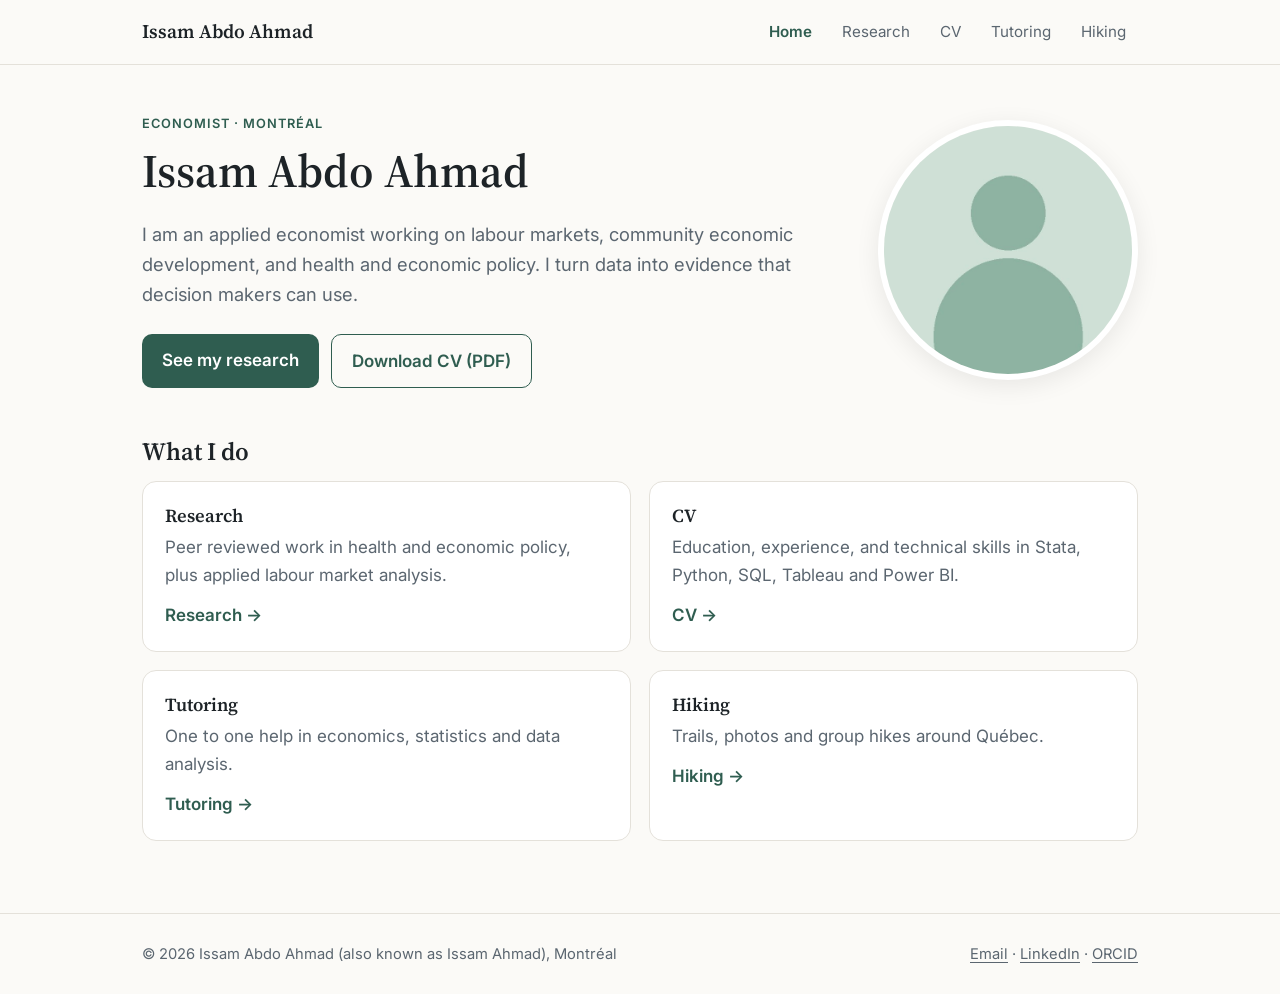
==== index.html @ 17749e35 "Add personal website: home, research, CV, tutoring and hiking pages Co-Authored-By: Claude Opus 5.5 " ====
<!DOCTYPE html>
<html lang="en">
<head>
  <meta charset="utf-8">
  <meta name="viewport" content="width=device-width, initial-scale=1">
  <title>Issam Abdo Ahmad</title>
  <meta name="description" content="Issam Abdo Ahmad, applied economist in Montreal working on labour markets, community economic development, and health and economic policy.">
  <meta property="og:title" content="Issam Abdo Ahmad">
  <meta property="og:description" content="Issam Abdo Ahmad, applied economist in Montreal working on labour markets, community economic development, and health and economic policy.">
  <link rel="preconnect" href="https://fonts.googleapis.com">
  <link rel="preconnect" href="https://fonts.gstatic.com" crossorigin>
  <link href="https://fonts.googleapis.com/css2?family=Inter:wght@400;600&family=Source+Serif+4:wght@600&display=swap" rel="stylesheet">
  <link rel="stylesheet" href="assets/style.css">
  <script src="assets/site.js" defer></script>
</head>
<body>
  <header class="site-header">
    <div class="wrap">
      <a class="brand" href="index.html">Issam Abdo Ahmad</a>
      <button class="menu-btn" aria-expanded="false" aria-controls="nav">Menu</button>
      <ul class="nav" id="nav">
        <li><a href="index.html" aria-current="page">Home</a></li>
        <li><a href="research.html">Research</a></li>
        <li><a href="cv.html">CV</a></li>
        <li><a href="tutoring.html">Tutoring</a></li>
        <li><a href="hiking.html">Hiking</a></li>
      </ul>
    </div>
  </header>

  <main>
    <div class="wrap">
      <section class="hero">
        <div>
          <p class="eyebrow">Economist &middot; Montr&eacute;al</p>
          <h1>Issam Abdo Ahmad</h1>
          <p class="lead">I am an applied economist working on labour markets, community economic development, and health and economic policy. I turn data into evidence that decision makers can use.</p>
          <div class="actions">
            <a class="btn" href="research.html">See my research</a>
            <a class="btn ghost" href="assets/docs/cv.pdf">Download CV (PDF)</a>
          </div>
        </div>
        <img class="portrait" src="assets/img/portrait.jpg" alt="Portrait of Issam Abdo Ahmad">
      </section>

      <h2>What I do</h2>
      <div class="grid two">
        <a class="card" href="research.html">
          <h3>Research</h3>
          <p>Peer reviewed work in health and economic policy, plus applied labour market analysis.</p>
          <span class="more">Research &rarr;</span>
        </a>
        <a class="card" href="cv.html">
          <h3>CV</h3>
          <p>Education, experience, and technical skills in Stata, Python, SQL, Tableau and Power BI.</p>
          <span class="more">CV &rarr;</span>
        </a>
        <a class="card" href="tutoring.html">
          <h3>Tutoring</h3>
          <p>One to one help in economics, statistics and data analysis.</p>
          <span class="more">Tutoring &rarr;</span>
        </a>
        <a class="card" href="hiking.html">
          <h3>Hiking</h3>
          <p>Trails, photos and group hikes around Qu&eacute;bec.</p>
          <span class="more">Hiking &rarr;</span>
        </a>
      </div>

    </div>
  </main>

  <footer class="site-footer">
    <div class="wrap">
      <span>&copy; <span id="year"></span> Issam Abdo Ahmad (also known as Issam Ahmad), Montr&eacute;al</span>
      <span>
        <a href="mailto:EDIT_YOUR_EMAIL@example.com">Email</a> &middot;
        <a href="https://www.linkedin.com/in/EDIT_YOUR_LINKEDIN">LinkedIn</a> &middot;
        <a href="https://orcid.org/EDIT_YOUR_ORCID">ORCID</a>
      </span>
    </div>
  </footer>
</body>
</html>
---- assets/style.css ----
:root {
  --bg: #fbfaf7;
  --surface: #ffffff;
  --ink: #1d2327;
  --muted: #5b6670;
  --line: #e4e1da;
  --accent: #2f5d50;
  --accent-soft: #e6efeb;
  --radius: 14px;
  --max: 1040px;
  --font: "Inter", system-ui, -apple-system, "Segoe UI", Roboto, sans-serif;
  --serif: "Source Serif 4", Georgia, "Times New Roman", serif;
}

* { box-sizing: border-box; }
html { -webkit-text-size-adjust: 100%; }
body {
  margin: 0;
  font-family: var(--font);
  font-size: 17px;
  line-height: 1.65;
  color: var(--ink);
  background: var(--bg);
}
img { max-width: 100%; height: auto; display: block; }
a { color: var(--accent); text-underline-offset: 3px; }
a:hover { text-decoration-thickness: 2px; }

.wrap { max-width: var(--max); margin: 0 auto; padding: 0 22px; }

/* Header and navigation */
.site-header {
  position: sticky; top: 0; z-index: 10;
  background: rgba(251, 250, 247, 0.92);
  backdrop-filter: blur(8px);
  border-bottom: 1px solid var(--line);
}
.site-header .wrap {
  display: flex; align-items: center; justify-content: space-between;
  min-height: 64px;
}
.brand { font-family: var(--serif); font-weight: 600; font-size: 1.2rem; color: var(--ink); text-decoration: none; }
.nav { display: flex; gap: 6px; list-style: none; margin: 0; padding: 0; }
.nav a {
  display: block; padding: 8px 12px; border-radius: 8px;
  color: var(--muted); text-decoration: none; font-size: 0.95rem;
}
.nav a:hover { background: var(--accent-soft); color: var(--accent); }
.nav a[aria-current="page"] { color: var(--accent); font-weight: 600; }
.menu-btn {
  display: none; background: none; border: 1px solid var(--line);
  border-radius: 8px; padding: 8px 12px; font: inherit; color: var(--ink); cursor: pointer;
}

@media (max-width: 760px) {
  .menu-btn { display: block; }
  .nav {
    display: none; position: absolute; top: 64px; left: 0; right: 0;
    flex-direction: column; gap: 0; padding: 8px 14px 16px;
    background: var(--bg); border-bottom: 1px solid var(--line);
  }
  .nav.open { display: flex; }
  .nav a { padding: 14px 10px; font-size: 1.05rem; border-bottom: 1px solid var(--line); border-radius: 0; }
}

/* Sections */
main { padding: 48px 0 72px; }
h1, h2, h3 { font-family: var(--serif); line-height: 1.25; font-weight: 600; }
h1 { font-size: clamp(2rem, 5vw, 2.9rem); margin: 0 0 12px; }
h2 { font-size: 1.55rem; margin: 48px 0 14px; }
h3 { font-size: 1.15rem; margin: 0 0 6px; }
.lead { font-size: 1.15rem; color: var(--muted); max-width: 680px; }
.eyebrow { text-transform: uppercase; letter-spacing: 0.08em; font-size: 0.8rem; color: var(--accent); font-weight: 600; margin: 0 0 8px; }

/* Hero */
.hero { display: grid; grid-template-columns: 1fr 260px; gap: 48px; align-items: center; }
.portrait {
  width: 260px; aspect-ratio: 1; border-radius: 50%; object-fit: cover;
  background: var(--accent-soft); border: 6px solid var(--surface);
  box-shadow: 0 6px 24px rgba(0,0,0,0.08);
}
@media (max-width: 760px) {
  .hero { grid-template-columns: 1fr; gap: 24px; }
  .hero .portrait { width: 160px; order: -1; }
}

/* Buttons */
.actions { display: flex; flex-wrap: wrap; gap: 12px; margin-top: 24px; }
.btn {
  display: inline-block; padding: 12px 20px; border-radius: 10px;
  background: var(--accent); color: #fff; text-decoration: none; font-weight: 600;
}
.btn:hover { background: #244a40; }
.btn.ghost { background: transparent; color: var(--accent); border: 1.5px solid var(--accent); }
.btn.ghost:hover { background: var(--accent-soft); }

/* Cards */
.grid { display: grid; gap: 18px; grid-template-columns: repeat(auto-fit, minmax(260px, 1fr)); }
.card {
  background: var(--surface); border: 1px solid var(--line);
  border-radius: var(--radius); padding: 22px;
}
.card p { margin: 0; color: var(--muted); }
a.card { text-decoration: none; color: inherit; transition: border-color 0.15s, transform 0.15s; }
a.card:hover { border-color: var(--accent); transform: translateY(-2px); }
.card .more { display: inline-block; margin-top: 12px; color: var(--accent); font-weight: 600; }

/* Lists of publications and CV entries */
.pubs { list-style: none; padding: 0; margin: 0; }
.pubs li { padding: 18px 0; border-bottom: 1px solid var(--line); }
.pubs .title { font-weight: 600; }
.pubs .meta { color: var(--muted); font-size: 0.95rem; }
.tags { display: flex; flex-wrap: wrap; gap: 8px; padding: 0; list-style: none; }
.tags li { background: var(--accent-soft); color: var(--accent); padding: 4px 12px; border-radius: 99px; font-size: 0.9rem; }

.timeline { list-style: none; padding: 0; margin: 0; }
.timeline li { display: grid; grid-template-columns: 150px 1fr; gap: 18px; padding: 16px 0; border-bottom: 1px solid var(--line); }
.timeline .when { color: var(--muted); font-size: 0.95rem; }
@media (max-width: 560px) { .timeline li { grid-template-columns: 1fr; gap: 2px; } }

/* Gallery */
.gallery { display: grid; gap: 14px; grid-template-columns: repeat(auto-fill, minmax(240px, 1fr)); }
.gallery figure { margin: 0; background: var(--surface); border: 1px solid var(--line); border-radius: var(--radius); overflow: hidden; }
.gallery img, .gallery .ph { width: 100%; aspect-ratio: 4 / 3; object-fit: cover; }
.gallery .ph { background: linear-gradient(135deg, #cfe0d6, #8fb3a3); }
.gallery figcaption { padding: 12px 16px; font-size: 0.95rem; }
.gallery figcaption span { display: block; color: var(--muted); font-size: 0.88rem; }

.note {
  background: #fff8e6; border: 1px solid #f0dfb0; border-radius: 10px;
  padding: 12px 16px; font-size: 0.92rem; color: #6b5420;
}

/* Footer */
.site-footer { border-top: 1px solid var(--line); padding: 28px 0; color: var(--muted); font-size: 0.92rem; }
.site-footer .wrap { display: flex; flex-wrap: wrap; justify-content: space-between; gap: 12px; }
.site-footer a { color: var(--muted); }

.grid.two { grid-template-columns: repeat(2, 1fr); }
@media (max-width: 640px) { .grid.two { grid-template-columns: 1fr; } }
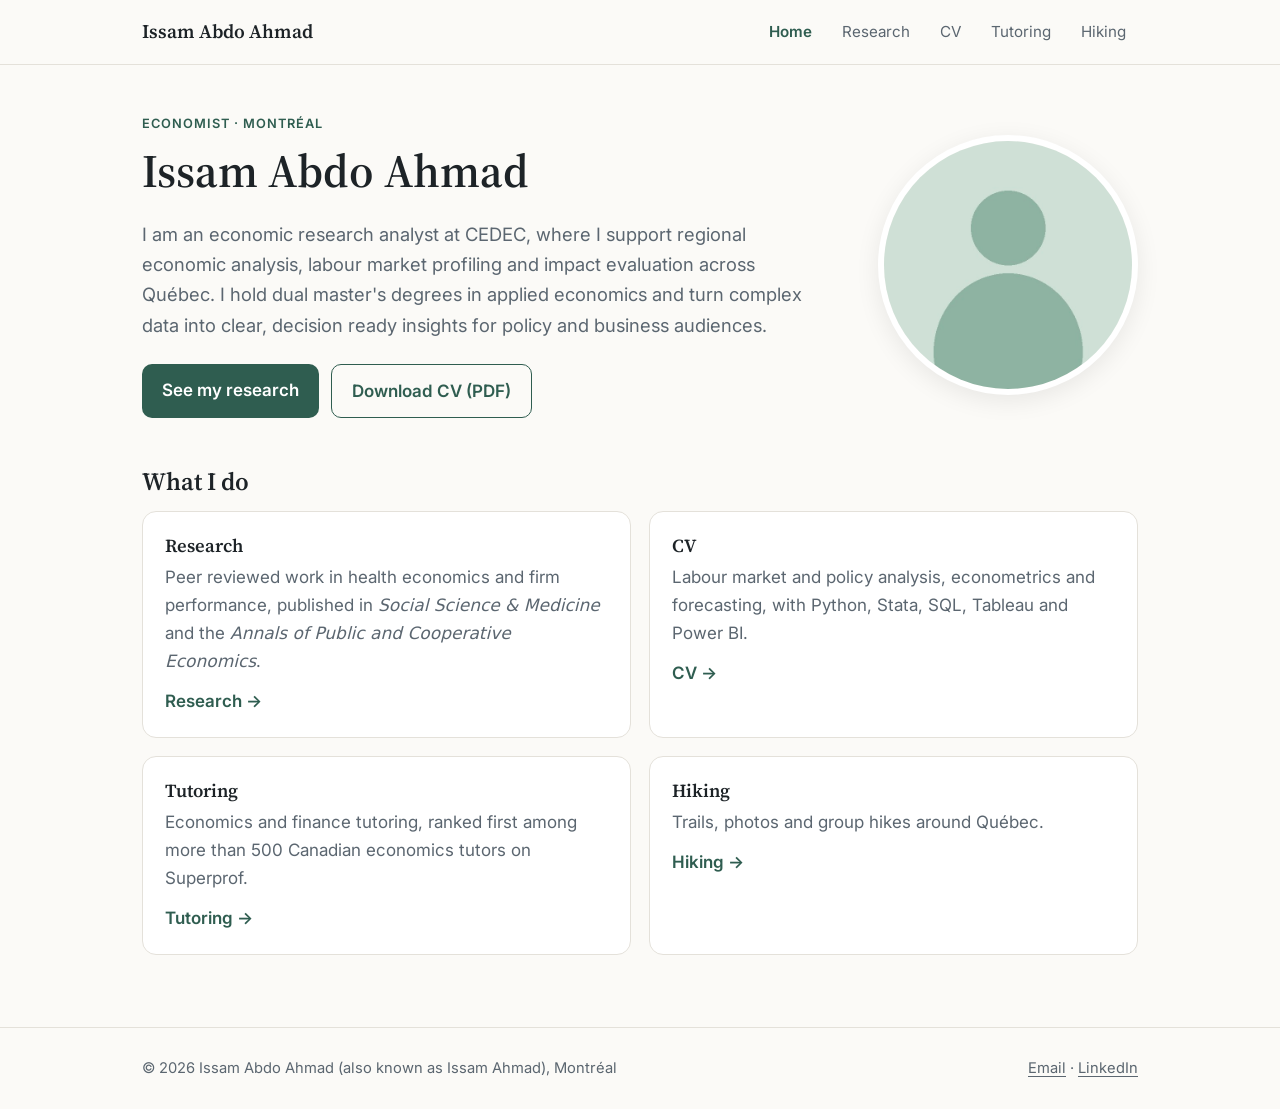
==== commit 2f6bac34: "Fill research, CV, home and tutoring pages from CV; add web CV without phone number Co-Authored-By: " ====
--- a/index.html
+++ b/index.html
@@ -4,9 +4,9 @@
   <meta charset="utf-8">
   <meta name="viewport" content="width=device-width, initial-scale=1">
   <title>Issam Abdo Ahmad</title>
-  <meta name="description" content="Issam Abdo Ahmad, applied economist in Montreal working on labour markets, community economic development, and health and economic policy.">
+  <meta name="description" content="Issam Abdo Ahmad (Issam Ahmad), economist in Montreal working on labour market analysis, policy evaluation and applied econometrics.">
   <meta property="og:title" content="Issam Abdo Ahmad">
-  <meta property="og:description" content="Issam Abdo Ahmad, applied economist in Montreal working on labour markets, community economic development, and health and economic policy.">
+  <meta property="og:description" content="Issam Abdo Ahmad (Issam Ahmad), economist in Montreal working on labour market analysis, policy evaluation and applied econometrics.">
   <link rel="preconnect" href="https://fonts.googleapis.com">
   <link rel="preconnect" href="https://fonts.gstatic.com" crossorigin>
   <link href="https://fonts.googleapis.com/css2?family=Inter:wght@400;600&family=Source+Serif+4:wght@600&display=swap" rel="stylesheet">
@@ -34,7 +34,7 @@
         <div>
           <p class="eyebrow">Economist &middot; Montr&eacute;al</p>
           <h1>Issam Abdo Ahmad</h1>
-          <p class="lead">I am an applied economist working on labour markets, community economic development, and health and economic policy. I turn data into evidence that decision makers can use.</p>
+          <p class="lead">I am an economic research analyst at CEDEC, where I support regional economic analysis, labour market profiling and impact evaluation across Qu&eacute;bec. I hold dual master's degrees in applied economics and turn complex data into clear, decision ready insights for policy and business audiences.</p>
           <div class="actions">
             <a class="btn" href="research.html">See my research</a>
             <a class="btn ghost" href="assets/docs/cv.pdf">Download CV (PDF)</a>
@@ -47,17 +47,17 @@
       <div class="grid two">
         <a class="card" href="research.html">
           <h3>Research</h3>
-          <p>Peer reviewed work in health and economic policy, plus applied labour market analysis.</p>
+          <p>Peer reviewed work in health economics and firm performance, published in <em>Social Science &amp; Medicine</em> and the <em>Annals of Public and Cooperative Economics</em>.</p>
           <span class="more">Research &rarr;</span>
         </a>
         <a class="card" href="cv.html">
           <h3>CV</h3>
-          <p>Education, experience, and technical skills in Stata, Python, SQL, Tableau and Power BI.</p>
+          <p>Labour market and policy analysis, econometrics and forecasting, with Python, Stata, SQL, Tableau and Power BI.</p>
           <span class="more">CV &rarr;</span>
         </a>
         <a class="card" href="tutoring.html">
           <h3>Tutoring</h3>
-          <p>One to one help in economics, statistics and data analysis.</p>
+          <p>Economics and finance tutoring, ranked first among more than 500 Canadian economics tutors on Superprof.</p>
           <span class="more">Tutoring &rarr;</span>
         </a>
         <a class="card" href="hiking.html">
@@ -74,9 +74,8 @@
     <div class="wrap">
       <span>&copy; <span id="year"></span> Issam Abdo Ahmad (also known as Issam Ahmad), Montr&eacute;al</span>
       <span>
-        <a href="mailto:EDIT_YOUR_EMAIL@example.com">Email</a> &middot;
-        <a href="https://www.linkedin.com/in/EDIT_YOUR_LINKEDIN">LinkedIn</a> &middot;
-        <a href="https://orcid.org/EDIT_YOUR_ORCID">ORCID</a>
+        <a href="mailto:issamabdoahmad@gmail.com">Email</a> &middot;
+        <a href="https://www.linkedin.com/in/issamabdoahmad">LinkedIn</a>
       </span>
     </div>
   </footer>
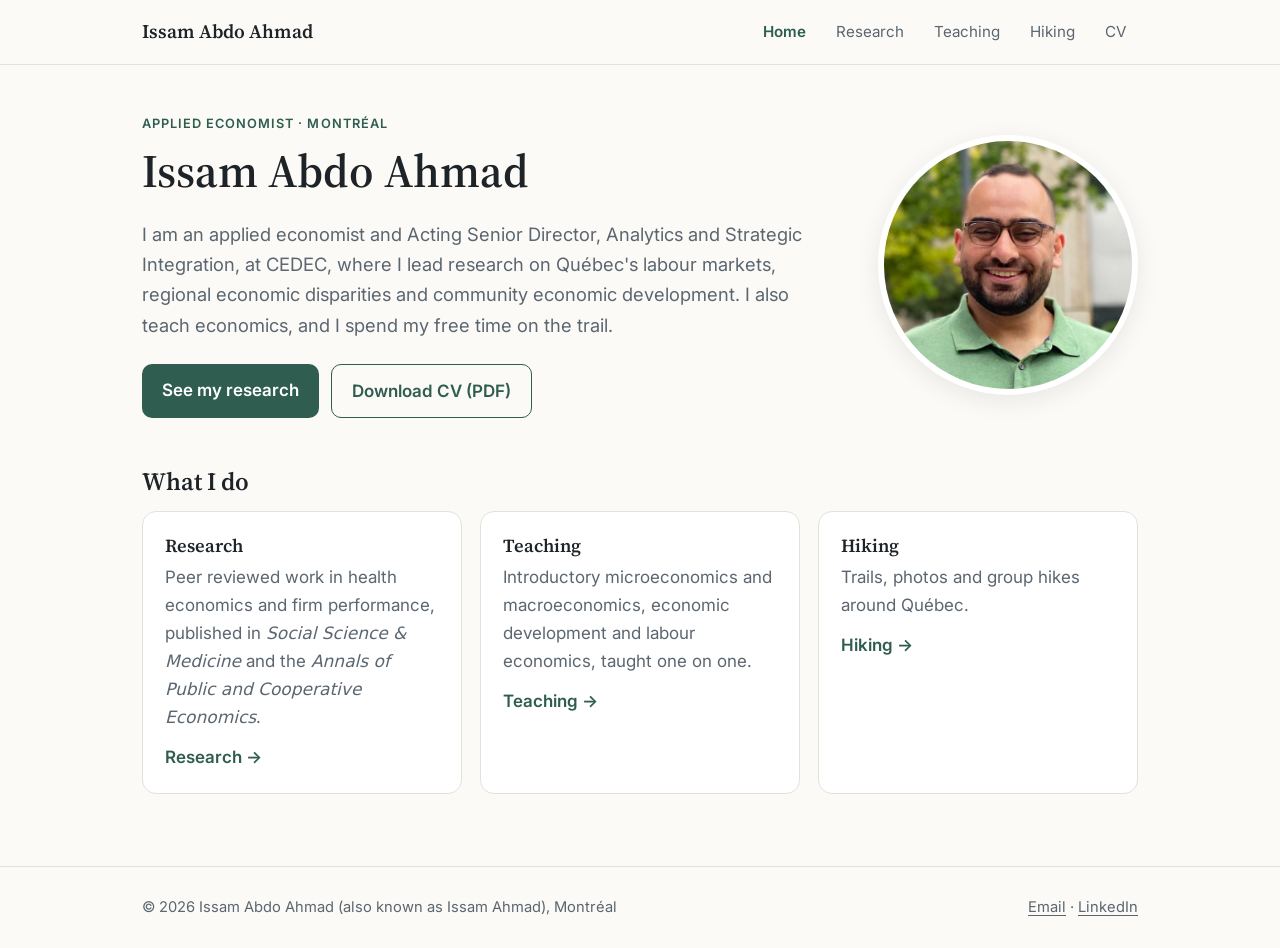
==== commit 5f3bc469: "Restructure: Research, Teaching, Hiking as what I do; CV moved to menu; update role and CV Co-Author" ====
--- a/index.html
+++ b/index.html
@@ -4,9 +4,9 @@
   <meta charset="utf-8">
   <meta name="viewport" content="width=device-width, initial-scale=1">
   <title>Issam Abdo Ahmad</title>
-  <meta name="description" content="Issam Abdo Ahmad (Issam Ahmad), economist in Montreal working on labour market analysis, policy evaluation and applied econometrics.">
+  <meta name="description" content="Issam Abdo Ahmad (Issam Ahmad), applied economist in Montreal: research on labour markets and regional development, economics teaching, and hiking.">
   <meta property="og:title" content="Issam Abdo Ahmad">
-  <meta property="og:description" content="Issam Abdo Ahmad (Issam Ahmad), economist in Montreal working on labour market analysis, policy evaluation and applied econometrics.">
+  <meta property="og:description" content="Issam Abdo Ahmad (Issam Ahmad), applied economist in Montreal: research on labour markets and regional development, economics teaching, and hiking.">
   <link rel="preconnect" href="https://fonts.googleapis.com">
   <link rel="preconnect" href="https://fonts.gstatic.com" crossorigin>
   <link href="https://fonts.googleapis.com/css2?family=Inter:wght@400;600&family=Source+Serif+4:wght@600&display=swap" rel="stylesheet">
@@ -21,9 +21,9 @@
       <ul class="nav" id="nav">
         <li><a href="index.html" aria-current="page">Home</a></li>
         <li><a href="research.html">Research</a></li>
+        <li><a href="teaching.html">Teaching</a></li>
+        <li><a href="hiking.html">Hiking</a></li>
         <li><a href="cv.html">CV</a></li>
-        <li><a href="tutoring.html">Tutoring</a></li>
-        <li><a href="hiking.html">Hiking</a></li>
       </ul>
     </div>
   </header>
@@ -32,9 +32,9 @@
     <div class="wrap">
       <section class="hero">
         <div>
-          <p class="eyebrow">Economist &middot; Montr&eacute;al</p>
+          <p class="eyebrow">Applied economist &middot; Montr&eacute;al</p>
           <h1>Issam Abdo Ahmad</h1>
-          <p class="lead">I am an economic research analyst at CEDEC, where I support regional economic analysis, labour market profiling and impact evaluation across Qu&eacute;bec. I hold dual master's degrees in applied economics and turn complex data into clear, decision ready insights for policy and business audiences.</p>
+          <p class="lead">I am an applied economist and Acting Senior Director, Analytics and Strategic Integration, at CEDEC, where I lead research on Qu&eacute;bec&#39;s labour markets, regional economic disparities and community economic development. I also teach economics, and I spend my free time on the trail.</p>
           <div class="actions">
             <a class="btn" href="research.html">See my research</a>
             <a class="btn ghost" href="assets/docs/cv.pdf">Download CV (PDF)</a>
@@ -44,21 +44,16 @@
       </section>
 
       <h2>What I do</h2>
-      <div class="grid two">
+      <div class="grid three">
         <a class="card" href="research.html">
           <h3>Research</h3>
           <p>Peer reviewed work in health economics and firm performance, published in <em>Social Science &amp; Medicine</em> and the <em>Annals of Public and Cooperative Economics</em>.</p>
           <span class="more">Research &rarr;</span>
         </a>
-        <a class="card" href="cv.html">
-          <h3>CV</h3>
-          <p>Labour market and policy analysis, econometrics and forecasting, with Python, Stata, SQL, Tableau and Power BI.</p>
-          <span class="more">CV &rarr;</span>
-        </a>
-        <a class="card" href="tutoring.html">
-          <h3>Tutoring</h3>
-          <p>Economics and finance tutoring, ranked first among more than 500 Canadian economics tutors on Superprof.</p>
-          <span class="more">Tutoring &rarr;</span>
+        <a class="card" href="teaching.html">
+          <h3>Teaching</h3>
+          <p>Introductory microeconomics and macroeconomics, economic development and labour economics, taught one on one.</p>
+          <span class="more">Teaching &rarr;</span>
         </a>
         <a class="card" href="hiking.html">
           <h3>Hiking</h3>
--- a/assets/style.css
+++ b/assets/style.css
@@ -138,3 +138,5 @@
 
 .grid.two { grid-template-columns: repeat(2, 1fr); }
 @media (max-width: 640px) { .grid.two { grid-template-columns: 1fr; } }
+.grid.three { grid-template-columns: repeat(3, minmax(0, 1fr)); }
+@media (max-width: 760px) { .grid.three { grid-template-columns: 1fr; } }
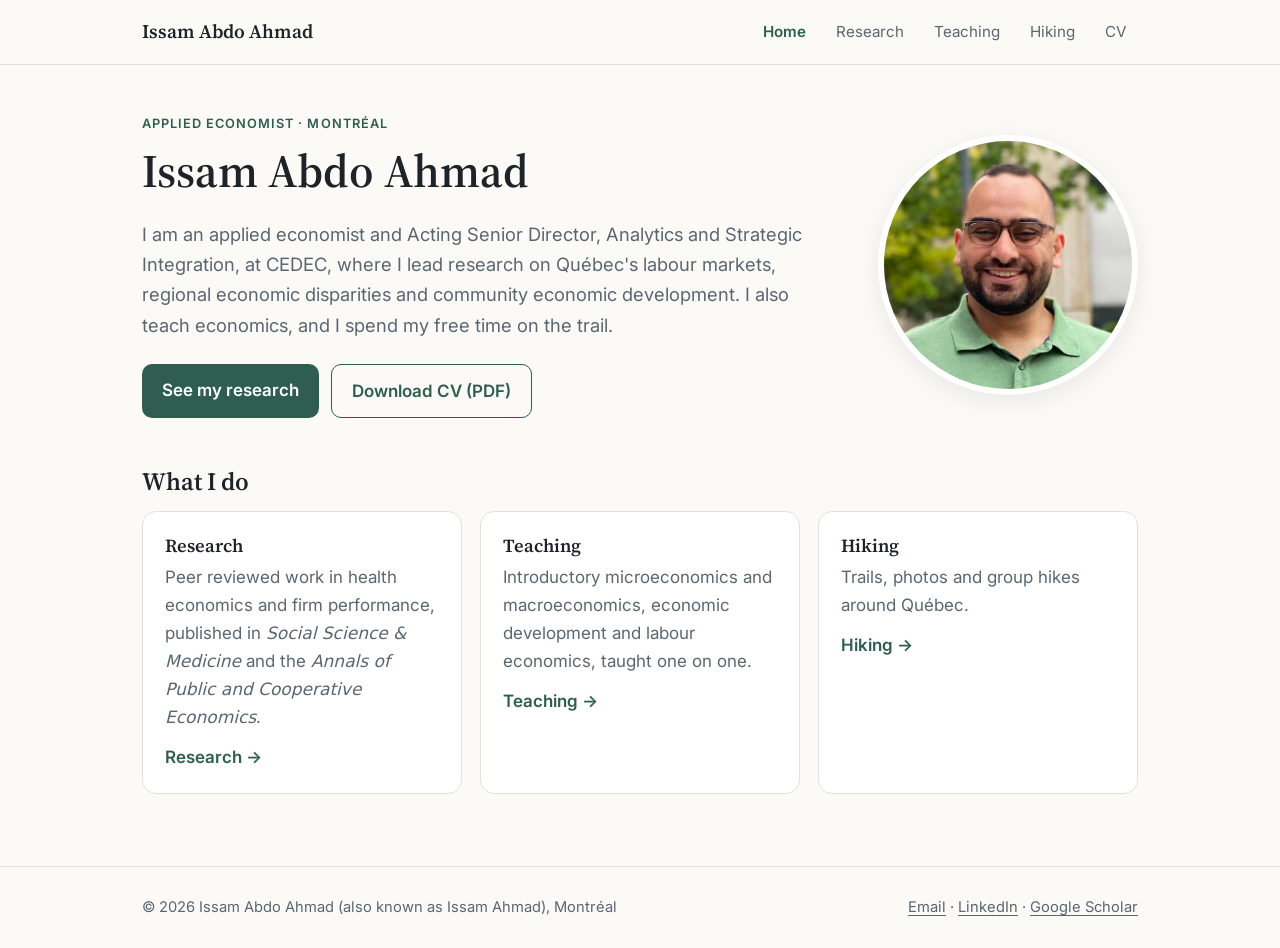
==== commit 3482e9bd: "Add Google Scholar links to footer and Research page Co-Authored-By: Claude Sonnet 5.5 <noreply@anth" ====
--- a/index.html
+++ b/index.html
@@ -70,7 +70,8 @@
       <span>&copy; <span id="year"></span> Issam Abdo Ahmad (also known as Issam Ahmad), Montr&eacute;al</span>
       <span>
         <a href="mailto:issamabdoahmad@gmail.com">Email</a> &middot;
-        <a href="https://www.linkedin.com/in/issamabdoahmad">LinkedIn</a>
+        <a href="https://www.linkedin.com/in/issamabdoahmad">LinkedIn</a> &middot;
+        <a href="https://scholar.google.com/citations?user=ngb0bvoAAAAJ&amp;hl=en" target="_blank" rel="noopener">Google Scholar</a>
       </span>
     </div>
   </footer>
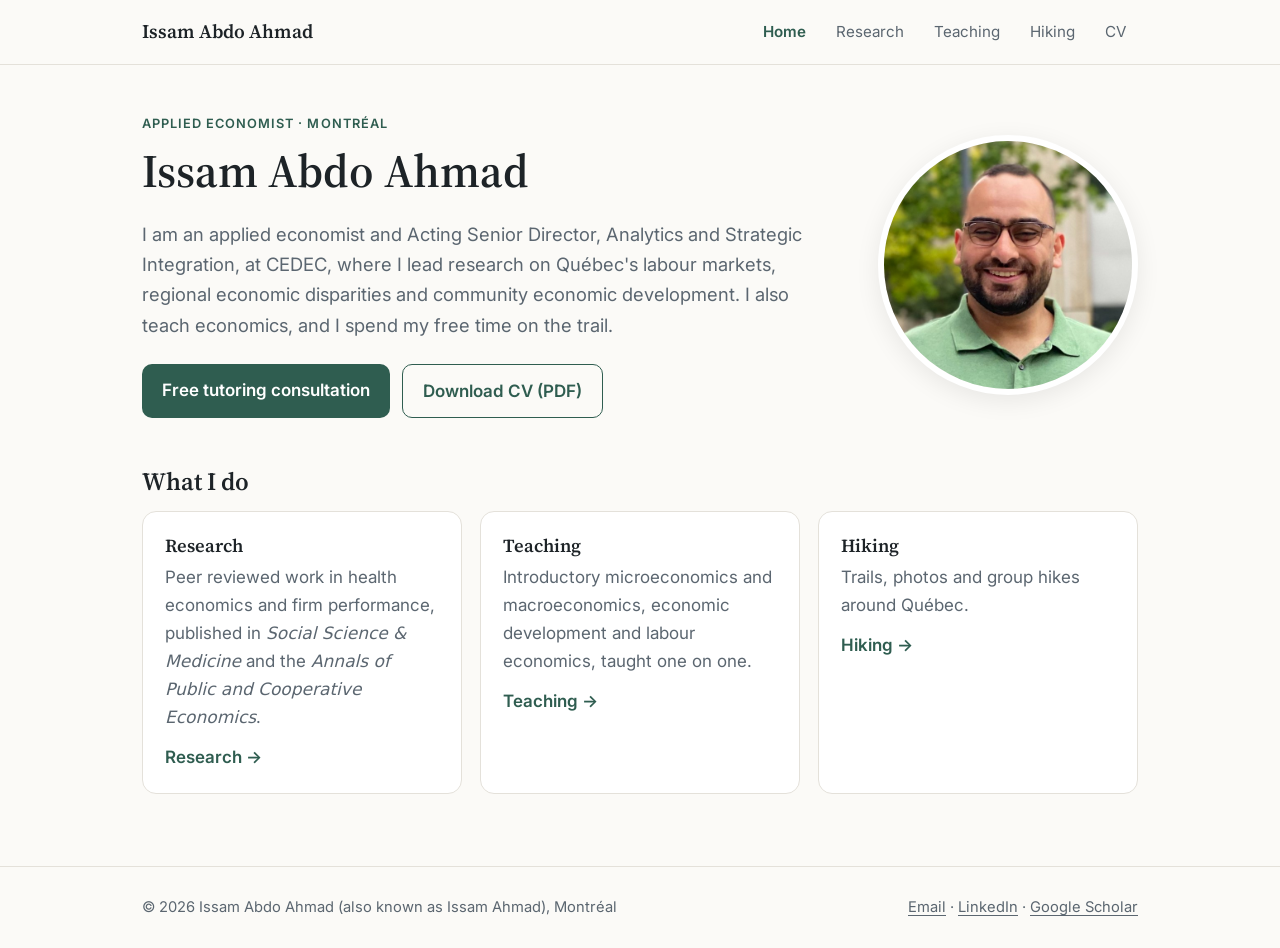
==== commit c6a87b68: "Home hero: replace See my research with tutoring consultation button Co-Authored-By: Claude Sonnet 5" ====
--- a/index.html
+++ b/index.html
@@ -36,7 +36,7 @@
           <h1>Issam Abdo Ahmad</h1>
           <p class="lead">I am an applied economist and Acting Senior Director, Analytics and Strategic Integration, at CEDEC, where I lead research on Qu&eacute;bec&#39;s labour markets, regional economic disparities and community economic development. I also teach economics, and I spend my free time on the trail.</p>
           <div class="actions">
-            <a class="btn" href="research.html">See my research</a>
+            <a class="btn" href="https://calendly.com/issamabdoahmad/30min" target="_blank" rel="noopener">Free tutoring consultation</a>
             <a class="btn ghost" href="assets/docs/cv.pdf">Download CV (PDF)</a>
           </div>
         </div>
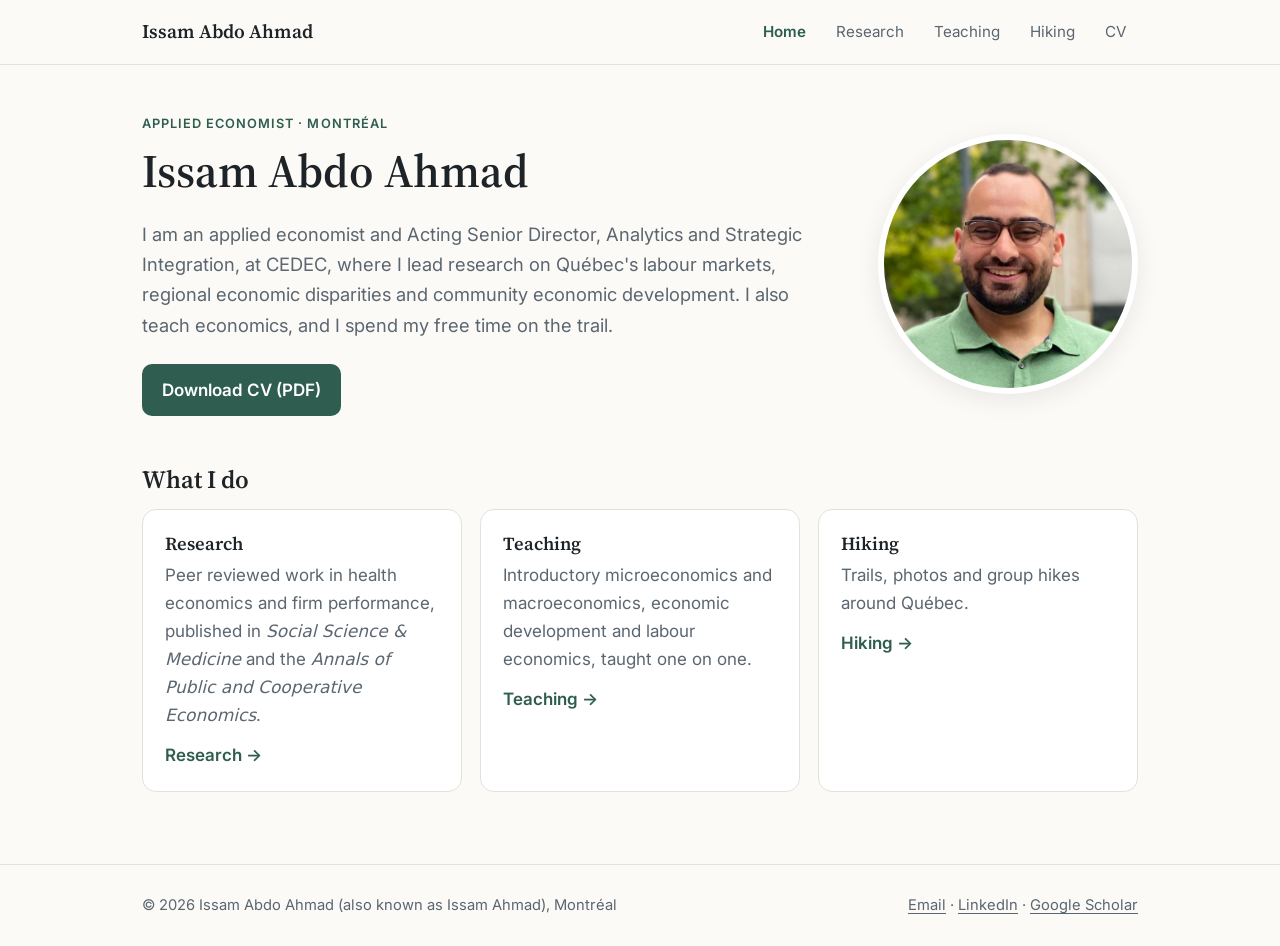
==== commit d80b36c6: "Home hero: single filled CV button Co-Authored-By: Claude Sonnet 5.5 <noreply@anthropic.com> Claude-" ====
--- a/index.html
+++ b/index.html
@@ -36,8 +36,7 @@
           <h1>Issam Abdo Ahmad</h1>
           <p class="lead">I am an applied economist and Acting Senior Director, Analytics and Strategic Integration, at CEDEC, where I lead research on Qu&eacute;bec&#39;s labour markets, regional economic disparities and community economic development. I also teach economics, and I spend my free time on the trail.</p>
           <div class="actions">
-            <a class="btn" href="https://calendly.com/issamabdoahmad/30min" target="_blank" rel="noopener">Free tutoring consultation</a>
-            <a class="btn ghost" href="assets/docs/cv.pdf">Download CV (PDF)</a>
+            <a class="btn" href="assets/docs/cv.pdf">Download CV (PDF)</a>
           </div>
         </div>
         <img class="portrait" src="assets/img/portrait.jpg" alt="Portrait of Issam Abdo Ahmad">
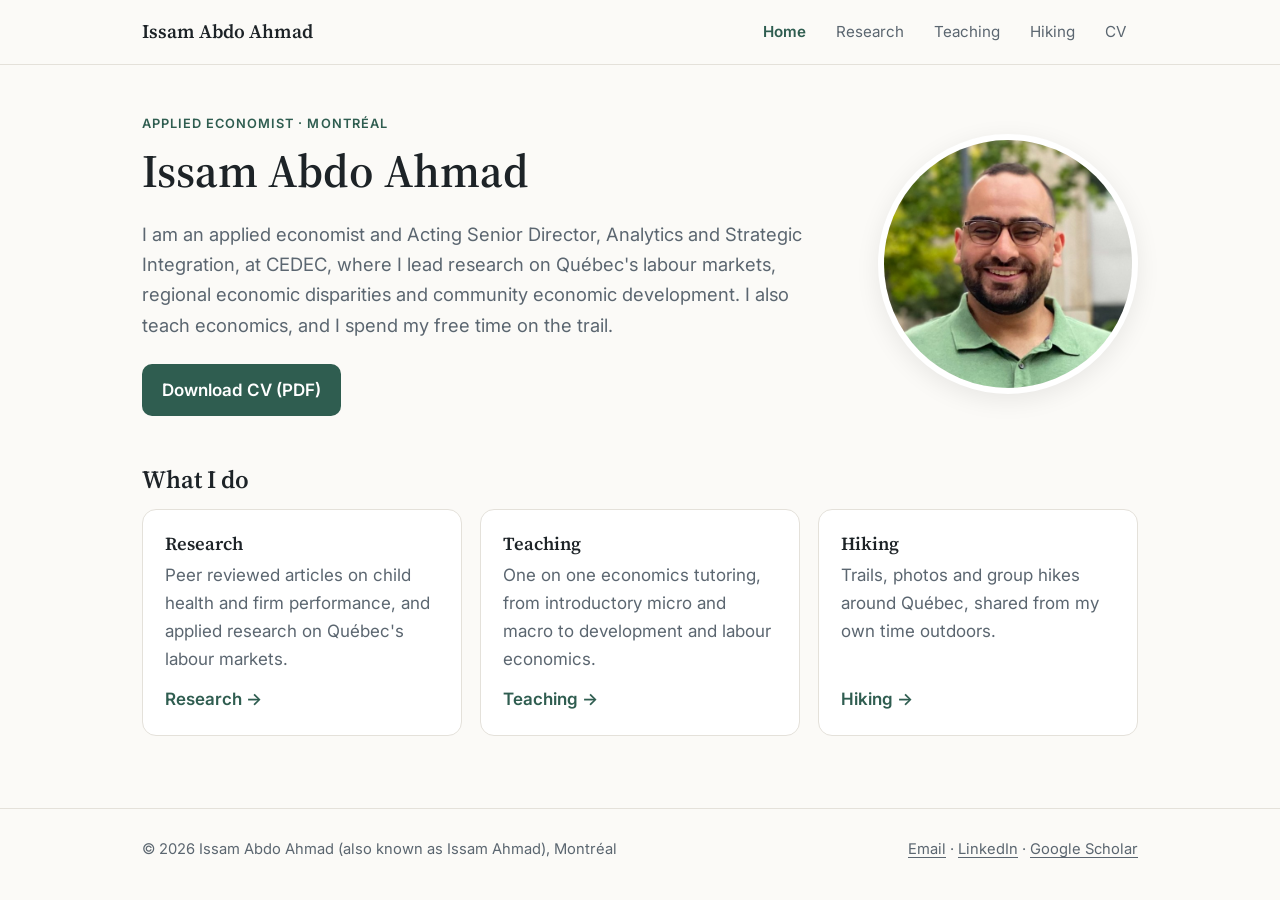
==== commit 9952d52f: "Equalize home cards: similar text length, aligned links Co-Authored-By: Claude Sonnet 5.5 <noreply@a" ====
--- a/index.html
+++ b/index.html
@@ -46,17 +46,17 @@
       <div class="grid three">
         <a class="card" href="research.html">
           <h3>Research</h3>
-          <p>Peer reviewed work in health economics and firm performance, published in <em>Social Science &amp; Medicine</em> and the <em>Annals of Public and Cooperative Economics</em>.</p>
+          <p>Peer reviewed articles on child health and firm performance, and applied research on Qu&eacute;bec&#39;s labour markets.</p>
           <span class="more">Research &rarr;</span>
         </a>
         <a class="card" href="teaching.html">
           <h3>Teaching</h3>
-          <p>Introductory microeconomics and macroeconomics, economic development and labour economics, taught one on one.</p>
+          <p>One on one economics tutoring, from introductory micro and macro to development and labour economics.</p>
           <span class="more">Teaching &rarr;</span>
         </a>
         <a class="card" href="hiking.html">
           <h3>Hiking</h3>
-          <p>Trails, photos and group hikes around Qu&eacute;bec.</p>
+          <p>Trails, photos and group hikes around Qu&eacute;bec, shared from my own time outdoors.</p>
           <span class="more">Hiking &rarr;</span>
         </a>
       </div>
--- a/assets/style.css
+++ b/assets/style.css
@@ -140,3 +140,7 @@
 @media (max-width: 640px) { .grid.two { grid-template-columns: 1fr; } }
 .grid.three { grid-template-columns: repeat(3, minmax(0, 1fr)); }
 @media (max-width: 760px) { .grid.three { grid-template-columns: 1fr; } }
+
+/* Equal height home cards with links aligned at the bottom */
+a.card { display: flex; flex-direction: column; }
+a.card .more { margin-top: auto; padding-top: 12px; }
